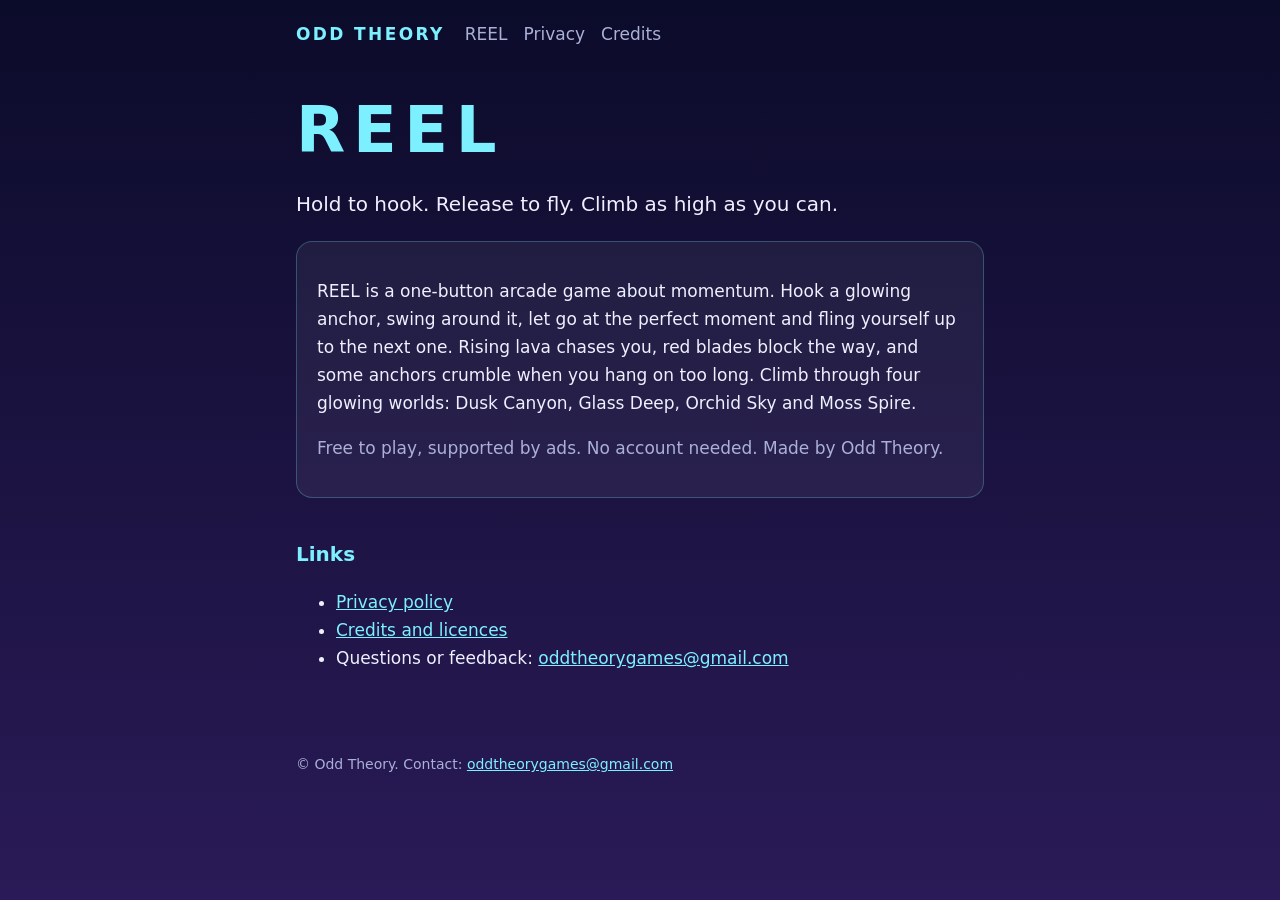
==== index.html @ 704ad21d "Add files via upload" ====
<!doctype html>
<html lang="en">
<head>
<meta charset="utf-8">
<meta name="viewport" content="width=device-width, initial-scale=1">
<title>REEL by Odd Theory</title>
<meta name="description" content="REEL: a one-button swinging arcade climb through four glowing worlds.">
<meta name="theme-color" content="#0b0b2a">
<link rel="stylesheet" href="style.css">
</head>
<body>
<header class="site"><a class="brand" href="index.html">ODD THEORY</a><nav><a href="index.html">REEL</a><a href="privacy.html">Privacy</a><a href="credits.html">Credits</a></nav></header>
<main>
<section class="hero">
<h1>REEL</h1>
<p style="font-size:1.25rem">Hold to hook. Release to fly. Climb as high as you can.</p>
</section>
<div class="card">
<p>REEL is a one-button arcade game about momentum. Hook a glowing anchor, swing around it, let go at the perfect moment and fling yourself up to the next one. Rising lava chases you, red blades block the way, and some anchors crumble when you hang on too long. Climb through four glowing worlds: Dusk Canyon, Glass Deep, Orchid Sky and Moss Spire.</p>
<p class="dim">Free to play, supported by ads. No account needed. Made by Odd Theory.</p>
</div>
<h2>Links</h2>
<ul>
<li><a href="privacy.html">Privacy policy</a></li>
<li><a href="credits.html">Credits and licences</a></li>
<li>Questions or feedback: <a href="mailto:oddtheorygames@gmail.com">oddtheorygames@gmail.com</a></li>
</ul>
</main>
<footer>&copy; Odd Theory. Contact: <a href="mailto:oddtheorygames@gmail.com">oddtheorygames@gmail.com</a></footer>
</body>
</html>
---- style.css ----
:root{--bg1:#0b0b2a;--bg2:#2a1a57;--ink:#eef0ff;--dim:#aab0d6;--accent:#7df0ff;--card:rgba(255,255,255,.06);--line:rgba(125,240,255,.25)}
*{box-sizing:border-box}
html{-webkit-text-size-adjust:100%}
body{margin:0;min-height:100vh;color:var(--ink);background:linear-gradient(180deg,var(--bg1),var(--bg2)) fixed;background-color:var(--bg1);font:17px/1.65 system-ui,-apple-system,"Segoe UI",Roboto,sans-serif}
main{max-width:720px;margin:0 auto;padding:40px 16px 64px}
header.site{max-width:720px;margin:0 auto;padding:20px 16px 0;display:flex;gap:20px;align-items:center;flex-wrap:wrap}
header.site a.brand{font-weight:700;letter-spacing:.14em;color:var(--accent);text-decoration:none}
header.site nav a{color:var(--dim);text-decoration:none;margin-right:16px}
header.site nav a:hover{color:var(--ink)}
h1{font-size:2.4rem;line-height:1.15;margin:.2em 0 .3em}
h2{font-size:1.25rem;margin:2em 0 .4em;color:var(--accent)}
p,li{color:var(--ink)}
.dim{color:var(--dim)}
a{color:var(--accent)}
.hero h1{font-size:4rem;letter-spacing:.12em;color:var(--accent);margin:.1em 0}
.card{background:var(--card);border:1px solid var(--line);border-radius:16px;padding:18px 20px;margin:20px 0}
pre.lic{white-space:pre-wrap;word-break:break-word;font:13px/1.5 ui-monospace,Consolas,monospace;background:rgba(0,0,0,.35);border:1px solid var(--line);border-radius:12px;padding:16px;max-height:70vh;overflow:auto}
footer{max-width:720px;margin:0 auto;padding:0 16px 40px;color:var(--dim);font-size:14px}
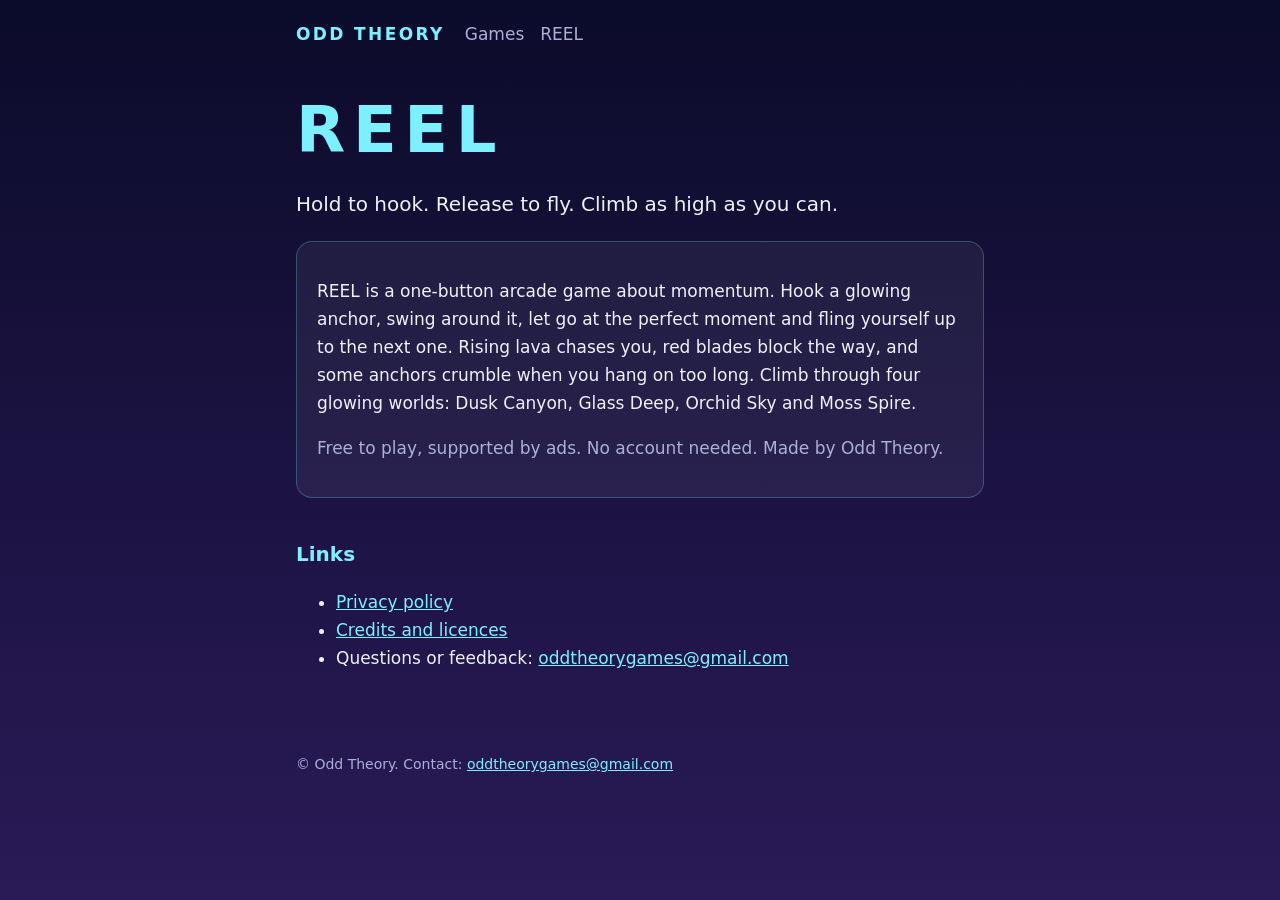
==== commit ab317bb7: "Add files via upload" ====
--- a/index.html
+++ b/index.html
@@ -6,10 +6,10 @@
 <title>REEL by Odd Theory</title>
 <meta name="description" content="REEL: a one-button swinging arcade climb through four glowing worlds.">
 <meta name="theme-color" content="#0b0b2a">
-<link rel="stylesheet" href="style.css">
+<link rel="stylesheet" href="../style.css">
 </head>
 <body>
-<header class="site"><a class="brand" href="index.html">ODD THEORY</a><nav><a href="index.html">REEL</a><a href="privacy.html">Privacy</a><a href="credits.html">Credits</a></nav></header>
+<header class="site"><a class="brand" href="../index.html">ODD THEORY</a><nav><a href="../index.html">Games</a><a href="../reel/index.html">REEL</a></nav></header>
 <main>
 <section class="hero">
 <h1>REEL</h1>
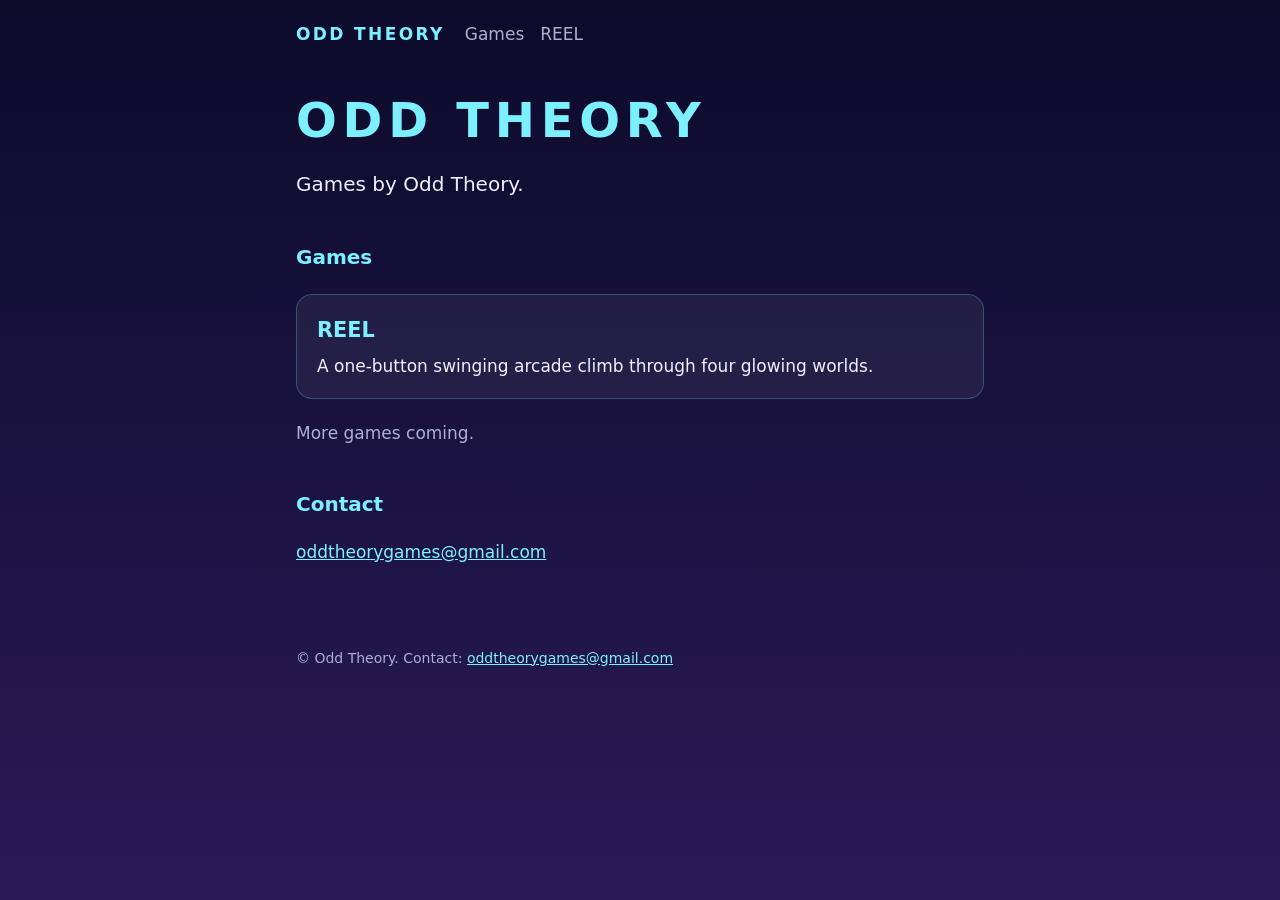
==== commit 0b7a03da: "Studio home page, REEL section, privacy and credits under /reel/" ====
--- a/index.html
+++ b/index.html
@@ -3,28 +3,26 @@
 <head>
 <meta charset="utf-8">
 <meta name="viewport" content="width=device-width, initial-scale=1">
-<title>REEL by Odd Theory</title>
-<meta name="description" content="REEL: a one-button swinging arcade climb through four glowing worlds.">
+<title>Odd Theory</title>
+<meta name="description" content="Games by Odd Theory.">
 <meta name="theme-color" content="#0b0b2a">
-<link rel="stylesheet" href="../style.css">
+<link rel="stylesheet" href="style.css">
 </head>
 <body>
-<header class="site"><a class="brand" href="../index.html">ODD THEORY</a><nav><a href="../index.html">Games</a><a href="../reel/index.html">REEL</a></nav></header>
+<header class="site"><a class="brand" href="index.html">ODD THEORY</a><nav><a href="index.html">Games</a><a href="reel/index.html">REEL</a></nav></header>
 <main>
 <section class="hero">
-<h1>REEL</h1>
-<p style="font-size:1.25rem">Hold to hook. Release to fly. Climb as high as you can.</p>
+<h1 style="font-size:3rem">ODD THEORY</h1>
+<p style="font-size:1.25rem">Games by Odd Theory.</p>
 </section>
-<div class="card">
-<p>REEL is a one-button arcade game about momentum. Hook a glowing anchor, swing around it, let go at the perfect moment and fling yourself up to the next one. Rising lava chases you, red blades block the way, and some anchors crumble when you hang on too long. Climb through four glowing worlds: Dusk Canyon, Glass Deep, Orchid Sky and Moss Spire.</p>
-<p class="dim">Free to play, supported by ads. No account needed. Made by Odd Theory.</p>
-</div>
-<h2>Links</h2>
-<ul>
-<li><a href="privacy.html">Privacy policy</a></li>
-<li><a href="credits.html">Credits and licences</a></li>
-<li>Questions or feedback: <a href="mailto:oddtheorygames@gmail.com">oddtheorygames@gmail.com</a></li>
-</ul>
+<h2>Games</h2>
+<a class="card" href="reel/index.html" style="display:block;text-decoration:none">
+<strong style="font-size:1.3rem;color:var(--accent)">REEL</strong>
+<p style="margin:.3em 0 0">A one-button swinging arcade climb through four glowing worlds.</p>
+</a>
+<p class="dim">More games coming.</p>
+<h2>Contact</h2>
+<p><a href="mailto:oddtheorygames@gmail.com">oddtheorygames@gmail.com</a></p>
 </main>
 <footer>&copy; Odd Theory. Contact: <a href="mailto:oddtheorygames@gmail.com">oddtheorygames@gmail.com</a></footer>
 </body>
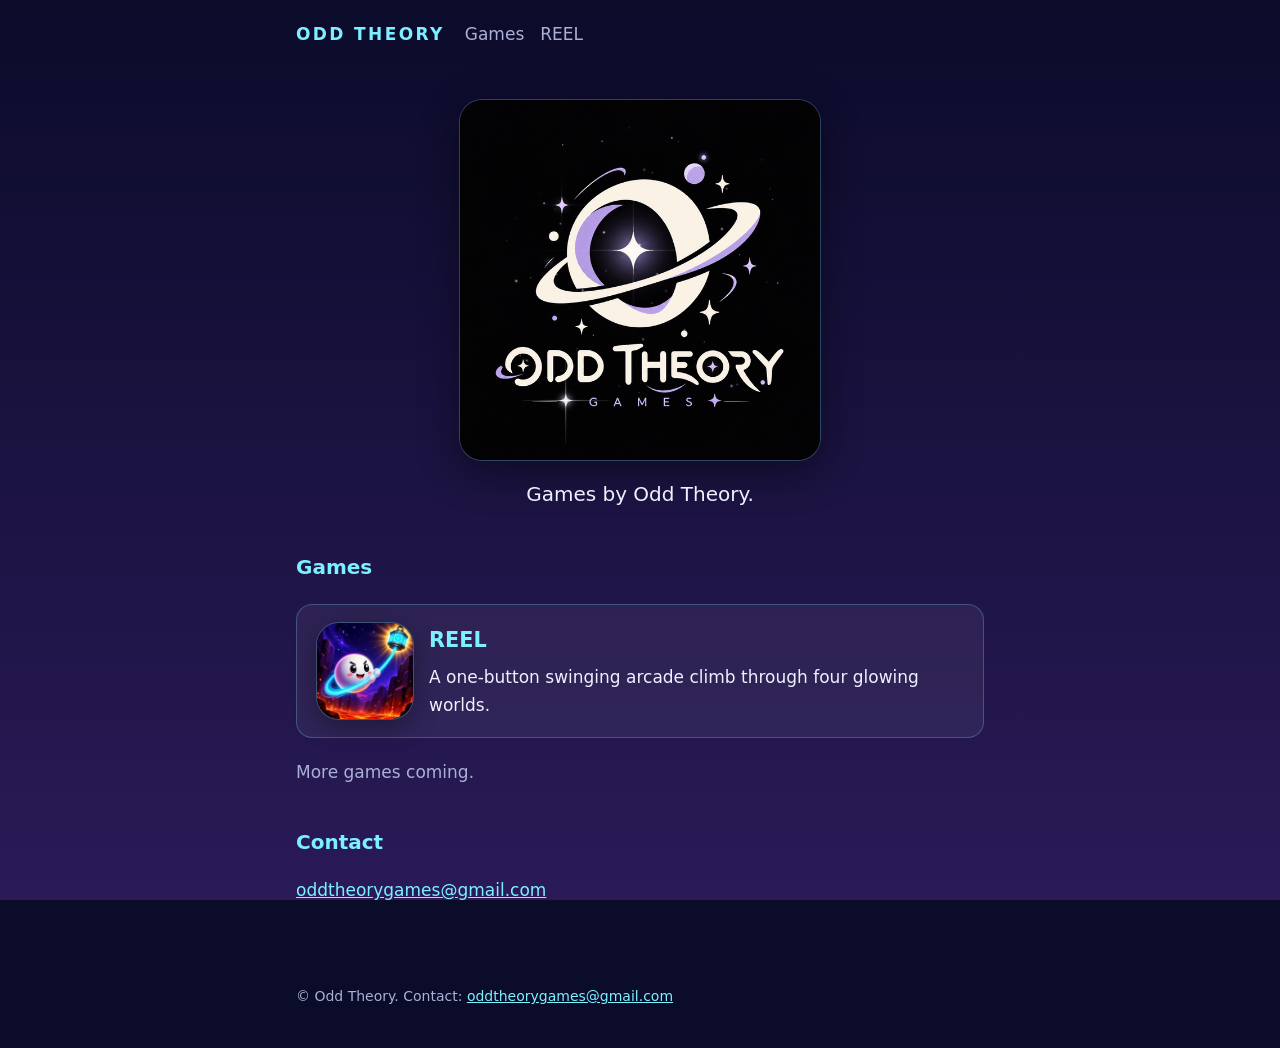
==== commit f58a7bda: "Add studio logo to home page and REEL icon to game card and page" ====
--- a/index.html
+++ b/index.html
@@ -7,18 +7,22 @@
 <meta name="description" content="Games by Odd Theory.">
 <meta name="theme-color" content="#0b0b2a">
 <link rel="stylesheet" href="style.css">
+<meta property="og:title" content="Odd Theory">
+<meta property="og:description" content="Games by Odd Theory.">
+<meta property="og:image" content="https://oddtheorygames.github.io/logo.png">
+<meta property="og:type" content="website">
 </head>
 <body>
 <header class="site"><a class="brand" href="index.html">ODD THEORY</a><nav><a href="index.html">Games</a><a href="reel/index.html">REEL</a></nav></header>
 <main>
-<section class="hero">
-<h1 style="font-size:3rem">ODD THEORY</h1>
-<p style="font-size:1.25rem">Games by Odd Theory.</p>
-</section>
+<h1 class="sr">Odd Theory</h1>
+<div class="logo"><video id="logo" autoplay muted loop playsinline poster="logo.png" aria-label="Odd Theory Games logo"><source src="logo.mp4" type="video/mp4"></video></div>
+<p class="tagline">Games by Odd Theory.</p>
+<script>if(matchMedia("(prefers-reduced-motion: reduce)").matches){var v=document.getElementById("logo");v.removeAttribute("autoplay");v.pause();}</script>
 <h2>Games</h2>
-<a class="card" href="reel/index.html" style="display:block;text-decoration:none">
-<strong style="font-size:1.3rem;color:var(--accent)">REEL</strong>
-<p style="margin:.3em 0 0">A one-button swinging arcade climb through four glowing worlds.</p>
+<a class="card game" href="reel/index.html">
+<img src="reel/reel-icon.jpg" alt="REEL icon" width="96" height="96">
+<div><strong>REEL</strong><p>A one-button swinging arcade climb through four glowing worlds.</p></div>
 </a>
 <p class="dim">More games coming.</p>
 <h2>Contact</h2>
--- a/style.css
+++ b/style.css
@@ -15,4 +15,13 @@
 .hero h1{font-size:4rem;letter-spacing:.12em;color:var(--accent);margin:.1em 0}
 .card{background:var(--card);border:1px solid var(--line);border-radius:16px;padding:18px 20px;margin:20px 0}
 pre.lic{white-space:pre-wrap;word-break:break-word;font:13px/1.5 ui-monospace,Consolas,monospace;background:rgba(0,0,0,.35);border:1px solid var(--line);border-radius:12px;padding:16px;max-height:70vh;overflow:auto}
+.sr{position:absolute;width:1px;height:1px;overflow:hidden;clip:rect(0 0 0 0);white-space:nowrap}
+.logo{display:block;margin:12px auto 0;width:min(100%,360px);aspect-ratio:1;border-radius:22px;background:#040405;overflow:hidden;box-shadow:0 0 0 1px var(--line),0 12px 40px rgba(0,0,0,.45)}
+.logo video,.logo img{display:block;width:100%;height:100%;object-fit:cover}
+.tagline{text-align:center;font-size:1.25rem;margin:18px 0 0}
+a.game{display:flex;gap:16px;align-items:center;text-decoration:none;color:inherit}
+a.game img{width:96px;height:96px;border-radius:22px;flex:none;box-shadow:0 0 0 1px var(--line),0 8px 24px rgba(0,0,0,.35)}
+a.game strong{font-size:1.3rem;color:var(--accent)}
+a.game p{margin:.3em 0 0}
+.hero-icon{display:block;width:128px;height:128px;border-radius:28px;margin:0 0 14px;box-shadow:0 0 0 1px var(--line),0 10px 30px rgba(0,0,0,.4)}
 footer{max-width:720px;margin:0 auto;padding:0 16px 40px;color:var(--dim);font-size:14px}
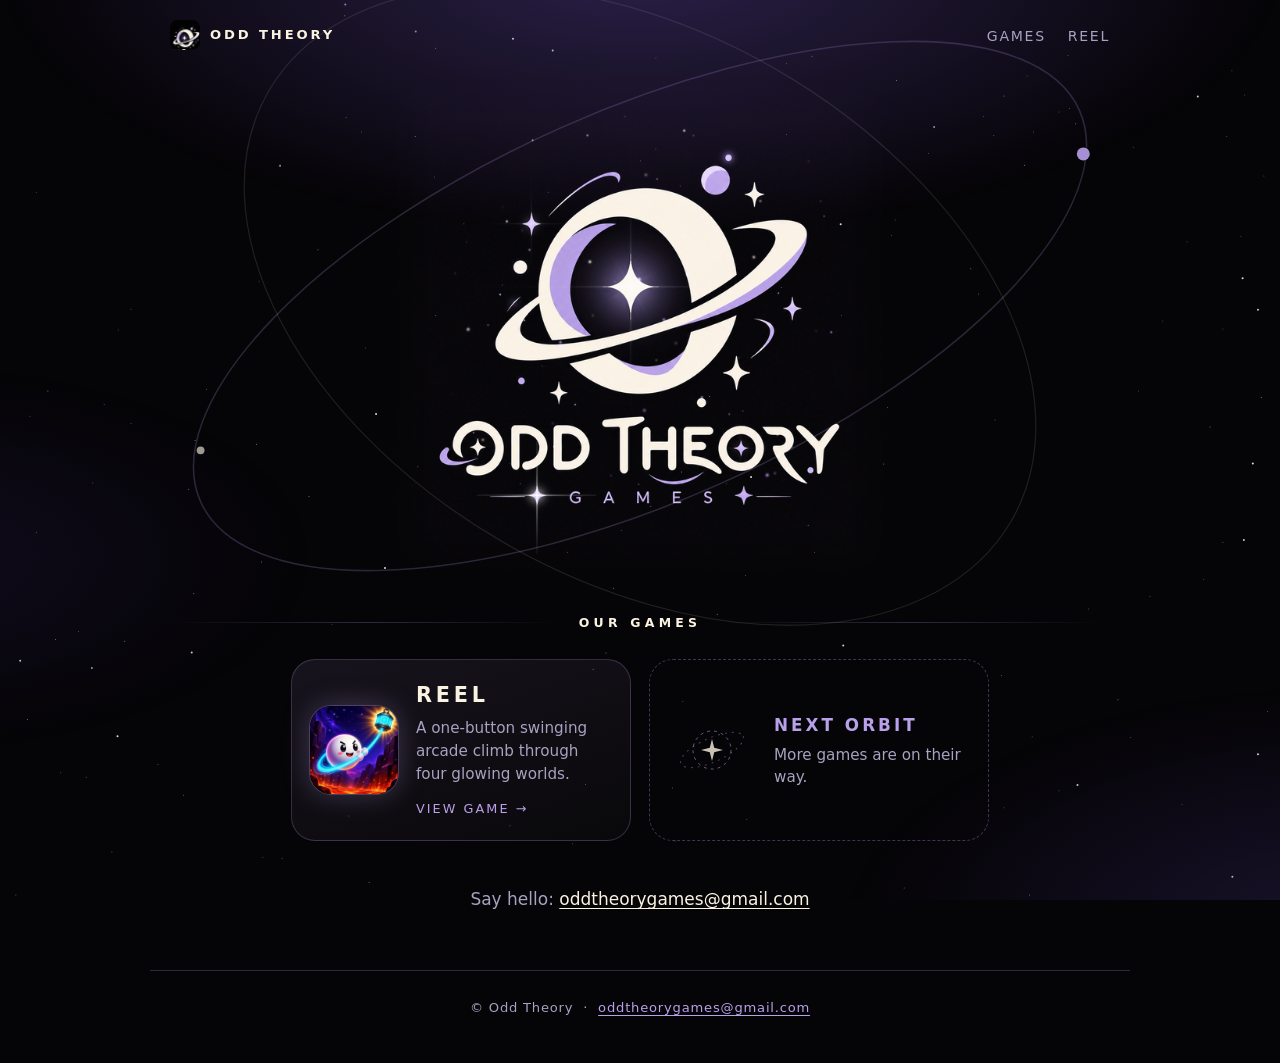
==== commit eaec9e34: "Redesign site in the logo's style: starfield, orbit rings, seamless logo, glass cards" ====
--- a/index.html
+++ b/index.html
@@ -3,31 +3,40 @@
 <head>
 <meta charset="utf-8">
 <meta name="viewport" content="width=device-width, initial-scale=1">
-<title>Odd Theory</title>
+<title>Odd Theory Games</title>
 <meta name="description" content="Games by Odd Theory.">
-<meta name="theme-color" content="#0b0b2a">
+<meta name="theme-color" content="#050406">
+<link rel="icon" type="image/png" href="favicon.png">
 <link rel="stylesheet" href="style.css">
-<meta property="og:title" content="Odd Theory">
+<meta property="og:title" content="Odd Theory Games">
 <meta property="og:description" content="Games by Odd Theory.">
 <meta property="og:image" content="https://oddtheorygames.github.io/logo.png">
 <meta property="og:type" content="website">
 </head>
 <body>
-<header class="site"><a class="brand" href="index.html">ODD THEORY</a><nav><a href="index.html">Games</a><a href="reel/index.html">REEL</a></nav></header>
-<main>
-<h1 class="sr">Odd Theory</h1>
+<div class="stars s1" aria-hidden="true"></div><div class="stars s2" aria-hidden="true"></div>
+<div class="wrap">
+<header class="top"><a class="mark" href="index.html"><img src="favicon.png" alt="" width="30" height="30">ODD THEORY</a><nav><a href="index.html">Games</a><a href="reel/index.html">REEL</a></nav></header>
+<section class="hero">
+<svg class="orbits" viewBox="0 0 800 800" aria-hidden="true">
+<g class="r1"><ellipse cx="400" cy="400" rx="370" ry="150" transform="rotate(-24 400 400)" fill="none" stroke="rgba(185,160,234,.24)" stroke-width="1.2"/>
+<circle cx="741" cy="283" r="5" fill="#b9a0ea"/><circle cx="62" cy="511" r="3" fill="#fbf3e1" opacity=".7"/></g>
+<g class="r2"><ellipse cx="400" cy="400" rx="330" ry="210" transform="rotate(30 400 400)" fill="none" stroke="rgba(251,243,225,.12)" stroke-width="1"/>
+<circle cx="214" cy="146" r="3.5" fill="#fbf3e1" opacity=".8"/></g>
+</svg>
+<h1 class="sr">Odd Theory Games</h1>
 <div class="logo"><video id="logo" autoplay muted loop playsinline poster="logo.png" aria-label="Odd Theory Games logo"><source src="logo.mp4" type="video/mp4"></video></div>
-<p class="tagline">Games by Odd Theory.</p>
+</section>
 <script>if(matchMedia("(prefers-reduced-motion: reduce)").matches){var v=document.getElementById("logo");v.removeAttribute("autoplay");v.pause();}</script>
-<h2>Games</h2>
-<a class="card game" href="reel/index.html">
-<img src="reel/reel-icon.jpg" alt="REEL icon" width="96" height="96">
-<div><strong>REEL</strong><p>A one-button swinging arcade climb through four glowing worlds.</p></div>
-</a>
-<p class="dim">More games coming.</p>
-<h2>Contact</h2>
-<p><a href="mailto:oddtheorygames@gmail.com">oddtheorygames@gmail.com</a></p>
-</main>
-<footer>&copy; Odd Theory. Contact: <a href="mailto:oddtheorygames@gmail.com">oddtheorygames@gmail.com</a></footer>
+<div class="divider"><span>Our games</span></div>
+<div class="games">
+<a class="game" href="reel/index.html"><img src="reel/reel-icon.jpg" alt="REEL icon" width="88" height="88"><div><strong>REEL</strong><p>A one-button swinging arcade climb through four glowing worlds.</p><span class="go">View game &rarr;</span></div></a>
+<div class="next"><svg viewBox="0 0 88 88" aria-hidden="true"><circle cx="44" cy="44" r="19" fill="none" stroke="#b9a0ea" stroke-opacity=".55" stroke-dasharray="3 4"/>
+<ellipse cx="44" cy="44" rx="34" ry="12" transform="rotate(-24 44 44)" fill="none" stroke="#b9a0ea" stroke-opacity=".4" stroke-dasharray="2 5"/>
+<path d="M44 33l2.2 8.8L55 44l-8.8 2.2L44 55l-2.2-8.8L33 44l8.8-2.2z" fill="#fbf3e1" opacity=".8"/></svg><div><strong>NEXT ORBIT</strong><p>More games are on their way.</p></div></div>
+</div>
+<p class="contact">Say hello: <a href="mailto:oddtheorygames@gmail.com">oddtheorygames@gmail.com</a></p>
+</div>
+<footer>&copy; Odd Theory &nbsp;·&nbsp; <a href="mailto:oddtheorygames@gmail.com">oddtheorygames@gmail.com</a></footer>
 </body>
 </html>
--- a/style.css
+++ b/style.css
@@ -1,27 +1,81 @@
-:root{--bg1:#0b0b2a;--bg2:#2a1a57;--ink:#eef0ff;--dim:#aab0d6;--accent:#7df0ff;--card:rgba(255,255,255,.06);--line:rgba(125,240,255,.25)}
+:root{
+  --bg:#050406; --cream:#fbf3e1; --lav:#b9a0ea; --lav-2:#8f7cc4; --ink:#f3eee2; --dim:#a8a1c0;
+  --line:rgba(185,160,234,.24); --glass:rgba(255,255,255,.04);
+}
 *{box-sizing:border-box}
-html{-webkit-text-size-adjust:100%}
-body{margin:0;min-height:100vh;color:var(--ink);background:linear-gradient(180deg,var(--bg1),var(--bg2)) fixed;background-color:var(--bg1);font:17px/1.65 system-ui,-apple-system,"Segoe UI",Roboto,sans-serif}
-main{max-width:720px;margin:0 auto;padding:40px 16px 64px}
-header.site{max-width:720px;margin:0 auto;padding:20px 16px 0;display:flex;gap:20px;align-items:center;flex-wrap:wrap}
-header.site a.brand{font-weight:700;letter-spacing:.14em;color:var(--accent);text-decoration:none}
-header.site nav a{color:var(--dim);text-decoration:none;margin-right:16px}
-header.site nav a:hover{color:var(--ink)}
-h1{font-size:2.4rem;line-height:1.15;margin:.2em 0 .3em}
-h2{font-size:1.25rem;margin:2em 0 .4em;color:var(--accent)}
-p,li{color:var(--ink)}
-.dim{color:var(--dim)}
-a{color:var(--accent)}
-.hero h1{font-size:4rem;letter-spacing:.12em;color:var(--accent);margin:.1em 0}
-.card{background:var(--card);border:1px solid var(--line);border-radius:16px;padding:18px 20px;margin:20px 0}
-pre.lic{white-space:pre-wrap;word-break:break-word;font:13px/1.5 ui-monospace,Consolas,monospace;background:rgba(0,0,0,.35);border:1px solid var(--line);border-radius:12px;padding:16px;max-height:70vh;overflow:auto}
+html{background:var(--bg);-webkit-text-size-adjust:100%;scroll-behavior:smooth}
+body{margin:0;min-height:100vh;color:var(--ink);overflow-x:hidden;
+  font:17px/1.7 ui-sans-serif,system-ui,"Segoe UI",Roboto,Helvetica,Arial,sans-serif;
+  background:
+    radial-gradient(70% 42% at 50% -4%,rgba(120,88,205,.34),transparent 72%),
+    radial-gradient(55% 40% at 105% 105%,rgba(86,62,160,.26),transparent 72%),
+    radial-gradient(45% 30% at -8% 62%,rgba(70,50,140,.18),transparent 72%);
+  background-attachment:fixed}
+.stars{position:fixed;left:0;top:0;width:1px;height:1px;background:transparent;border-radius:50%;pointer-events:none;z-index:-1}
+.stars.s1{box-shadow:32.4vw 15.1vh rgba(251,243,225,0.55),7.2vw 53.6vh rgba(185,160,234,0.5),58.3vw 91.0vh rgba(251,243,225,0.35),3.7vw 43.4vh rgba(251,243,225,0.55),24.1vw 55.1vh rgba(251,243,225,0.55),82.7vw 12.4vh rgba(251,243,225,0.35),63.1vw 58.3vh rgba(251,243,225,0.55),57.7vw 39.7vh rgba(251,243,225,0.35),4.7vw 85.8vh rgba(185,160,234,0.5),41.9vw 54.1vh rgba(185,160,234,0.5),56.0vw 68.2vh rgba(251,243,225,0.55),58.2vw 63.9vh rgba(185,160,234,0.5),9.7vw 71.2vh rgba(251,243,225,0.55),61.9vw 49.6vh rgba(255,255,255,0.4),77.7vw 46.6vh rgba(255,255,255,0.4),36.2vw 24.8vh rgba(251,243,225,0.35),69.9vw 24.4vh rgba(185,160,234,0.5),52.5vw 87.5vh rgba(255,255,255,0.4),28.8vw 98.0vh rgba(251,243,225,0.55),51.2vw 16.5vh rgba(185,160,234,0.5),15.2vw 48.9vh rgba(251,243,225,0.55),96.2vw 7.8vh rgba(185,160,234,0.5),34.0vw 35.0vh rgba(255,255,255,0.4),58.0vw 45.6vh rgba(251,243,225,0.55),94.5vw 47.4vh rgba(251,243,225,0.55),6.1vw 70.1vh rgba(255,255,255,0.4),28.5vw 38.6vh rgba(185,160,234,0.5),2.3vw 46.2vh rgba(251,243,225,0.35),61.1vw 49.4vh rgba(251,243,225,0.35),76.8vw 12.9vh rgba(251,243,225,0.35),39.8vw 91.7vh rgba(255,255,255,0.4),8.1vw 44.9vh rgba(185,160,234,0.5),88.3vw 81.9vh rgba(185,160,234,0.5),70.6vw 98.6vh rgba(255,255,255,0.4),95.8vw 15.1vh rgba(251,243,225,0.35),15.1vw 65.9vh rgba(251,243,225,0.55),48.5vw 58.9vh rgba(185,160,234,0.5),28.2vw 14.6vh rgba(185,160,234,0.5),61.0vw 31.9vh rgba(251,243,225,0.35),69.0vw 51.5vh rgba(251,243,225,0.55),45.7vw 87.1vh rgba(255,255,255,0.4),39.8vw 39.4vh rgba(255,255,255,0.4),63.4vw 6.2vh rgba(251,243,225,0.55),98.5vw 44.1vh rgba(251,243,225,0.55),34.0vw 5.3vh rgba(251,243,225,0.55),56.7vw 53.7vh rgba(185,160,234,0.5),61.4vw 7.0vh rgba(251,243,225,0.35),61.4vw 14.9vh rgba(185,160,234,0.5),95.5vw 60.2vh rgba(255,255,255,0.4),12.3vw 84.9vh rgba(255,255,255,0.4),48.0vw 31.2vh rgba(251,243,225,0.35),10.2vw 34.3vh rgba(185,160,234,0.5),47.9vw 69.2vh rgba(251,243,225,0.55),20.5vw 95.2vh rgba(185,160,234,0.5),14.7vw 54.3vh rgba(251,243,225,0.55),75.8vw 29.8vh rgba(251,243,225,0.55),69.6vw 26.1vh rgba(185,160,234,0.5),90.8vw 35.6vh rgba(251,243,225,0.35),53.3vw 77.9vh rgba(185,160,234,0.5),63.6vw 61.3vh rgba(251,243,225,0.35),80.6vw 81.8vh rgba(251,243,225,0.35),20.0vw 49.3vh rgba(251,243,225,0.55),99.0vw 79.0vh rgba(255,255,255,0.4),25.9vw 69.3vh rgba(185,160,234,0.5),44.7vw 93.7vh rgba(185,160,234,0.5),95.5vw 36.5vh rgba(251,243,225,0.35),10.2vw 47.0vh rgba(185,160,234,0.5),20.4vw 62.4vh rgba(251,243,225,0.55),47.9vw 65.3vh rgba(251,243,225,0.55),83.5vw 12.0vh rgba(255,255,255,0.4),78.2vw 75.0vh rgba(255,255,255,0.4),88.9vw 43.4vh rgba(185,160,234,0.5),8.7vw 94.6vh rgba(255,255,255,0.4),46.3vw 74.3vh rgba(251,243,225,0.55),72.5vw 17.0vh rgba(251,243,225,0.35),2.8vw 59.1vh rgba(255,255,255,0.4),80.7vw 14.6vh rgba(255,255,255,0.4),65.7vw 35.0vh rgba(251,243,225,0.35),2.1vw 79.9vh rgba(251,243,225,0.55),52.7vw 93.4vh rgba(255,255,255,0.4),98.7vw 19.5vh rgba(251,243,225,0.35),2.8vw 21.3vh rgba(251,243,225,0.35),76.4vw 32.6vh rgba(255,255,255,0.4),83.4vw 6.1vh rgba(185,160,234,0.5),89.8vw 66.2vh rgba(255,255,255,0.4),82.7vw 87.8vh rgba(251,243,225,0.35),53.2vw 52.4vh rgba(251,243,225,0.55),87.3vw 77.7vh rgba(251,243,225,0.55),77.6vw 15.0vh rgba(251,243,225,0.35),47.3vw 72.5vh rgba(251,243,225,0.55),32.6vw 51.8vh rgba(255,255,255,0.4),78.4vw 10.6vh rgba(251,243,225,0.55),24.8vw 27.7vh rgba(251,243,225,0.55),50.8vw 56.2vh rgba(251,243,225,0.55),44.3vw 61.3vh rgba(251,243,225,0.35),69.3vw 45.2vh rgba(255,255,255,0.4),50.8vw 24.8vh rgba(185,160,234,0.5),92.3vw 89.3vh rgba(251,243,225,0.35),84.0vw 13.7vh rgba(251,243,225,0.55),39.2vw 31.6vh rgba(251,243,225,0.35),42.8vw 21.3vh rgba(185,160,234,0.5),78.4vw 89.7vh rgba(251,243,225,0.35),94.0vw 64.3vh rgba(185,160,234,0.5),14.3vw 88.3vh rgba(255,255,255,0.4),22.0vw 95.3vh rgba(255,255,255,0.4),88.5vw 16.3vh rgba(251,243,225,0.35),16.1vw 43.2vh rgba(255,255,255,0.4),33.9vw 19.6vh rgba(185,160,234,0.5),9.2vw 36.6vh rgba(185,160,234,0.5),55.4vw 44.0vh rgba(251,243,225,0.55),38.4vw 51.7vh rgba(185,160,234,0.5),51.2vw 6.4vh rgba(251,243,225,0.35),97.2vw 10.5vh rgba(185,160,234,0.5),27.2vw 90.6vh rgba(251,243,225,0.35),27.0vw 13.0vh rgba(255,255,255,0.4),85.0vw 67.6vh rgba(185,160,234,0.5),40.6vw 53.7vh rgba(255,255,255,0.4),70.0vw 8.9vh rgba(251,243,225,0.55),80.0vw 18.3vh rgba(251,243,225,0.55),26.9vw 1.7vh rgba(251,243,225,0.55),80.2vw 8.4vh rgba(251,243,225,0.35),6.7vw 86.3vh rgba(255,255,255,0.4),1.2vw 99.4vh rgba(255,255,255,0.4),92.7vw 26.8vh rgba(251,243,225,0.35),4.3vw 71.0vh rgba(251,243,225,0.55),96.9vw 26.2vh rgba(251,243,225,0.35),20.2vw 31.2vh rgba(185,160,234,0.5),53.1vw 20.6vh rgba(255,255,255,0.4),50.0vw 17.8vh rgba(185,160,234,0.5),80.4vw 99.4vh rgba(251,243,225,0.55);animation:tw 7s ease-in-out infinite alternate}
+.stars.s2{width:2px;height:2px;box-shadow:1.5vw 73.3vh rgba(255,255,255,0.8),97.8vw 51.4vh rgba(251,243,225,0.9),93.5vw 10.6vh rgba(255,255,255,0.8),43.2vw 49.5vh rgba(185,160,234,0.85),97.0vw 30.8vh rgba(251,243,225,0.9),98.2vw 34.3vh rgba(255,255,255,0.8),72.9vw 14.0vh rgba(185,160,234,0.85),98.2vw 83.7vh rgba(251,243,225,0.9),7.1vw 74.1vh rgba(185,160,234,0.85),43.1vw 5.5vh rgba(255,255,255,0.8),84.1vw 87.1vh rgba(255,255,255,0.8),97.1vw 59.9vh rgba(255,255,255,0.8),29.3vw 45.9vh rgba(251,243,225,0.9),26.9vw 0.4vh rgba(185,160,234,0.85),96.2vw 97.3vh rgba(255,255,255,0.8),32.4vw 3.4vh rgba(185,160,234,0.85),21.8vw 18.3vh rgba(185,160,234,0.85),38.2vw 47.5vh rgba(255,255,255,0.8),65.6vw 24.8vh rgba(251,243,225,0.9),9.1vw 81.7vh rgba(251,243,225,0.9),40.0vw 4.2vh rgba(251,243,225,0.9),30.0vw 63.0vh rgba(251,243,225,0.9),58.6vw 52.9vh rgba(251,243,225,0.9),65.8vw 71.6vh rgba(255,255,255,0.8),39.0vw 32.6vh rgba(185,160,234,0.85),14.9vw 72.4vh rgba(255,255,255,0.8);animation:tw 4.5s ease-in-out infinite alternate-reverse}
+@keyframes tw{from{opacity:.35}to{opacity:1}}
+a{color:var(--lav);text-underline-offset:3px}
+a:hover{color:var(--cream)}
+.wrap{max-width:980px;margin:0 auto;padding:0 20px}
+.top{display:flex;align-items:center;justify-content:space-between;gap:16px;padding:20px 0}
+.mark{display:flex;align-items:center;gap:10px;color:var(--cream);text-decoration:none;font-weight:700;letter-spacing:.22em;font-size:.82rem}
+.mark img{width:30px;height:30px;border-radius:8px}
+.top nav a{color:var(--dim);text-decoration:none;margin-left:22px;font-size:.88rem;letter-spacing:.12em;text-transform:uppercase}
+.top nav a:hover{color:var(--cream)}
+.hero{position:relative;text-align:center;padding:8px 0 4px}
+.orbits{position:absolute;left:50%;top:46%;width:min(168vw,1040px);aspect-ratio:1;transform:translate(-50%,-50%);z-index:-1;pointer-events:none;opacity:.9}
+.orbits .r1{transform-origin:50% 50%;animation:spin 140s linear infinite}
+.orbits .r2{transform-origin:50% 50%;animation:spin 220s linear infinite reverse}
+@keyframes spin{to{transform:rotate(360deg)}}
+.logo{display:block;margin:0 auto;width:min(88vw,500px);aspect-ratio:1;mix-blend-mode:screen;
+  -webkit-mask-image:linear-gradient(to right,transparent,#000 9%,#000 91%,transparent),linear-gradient(to bottom,transparent,#000 9%,#000 91%,transparent);
+  -webkit-mask-composite:source-in;mask-image:linear-gradient(to right,transparent,#000 9%,#000 91%,transparent),linear-gradient(to bottom,transparent,#000 9%,#000 91%,transparent);mask-composite:intersect}
+.logo video,.logo img{display:block;width:100%;height:100%;object-fit:cover}
 .sr{position:absolute;width:1px;height:1px;overflow:hidden;clip:rect(0 0 0 0);white-space:nowrap}
-.logo{display:block;margin:12px auto 0;width:min(100%,360px);aspect-ratio:1;border-radius:22px;background:#040405;overflow:hidden;box-shadow:0 0 0 1px var(--line),0 12px 40px rgba(0,0,0,.45)}
-.logo video,.logo img{display:block;width:100%;height:100%;object-fit:cover}
-.tagline{text-align:center;font-size:1.25rem;margin:18px 0 0}
-a.game{display:flex;gap:16px;align-items:center;text-decoration:none;color:inherit}
-a.game img{width:96px;height:96px;border-radius:22px;flex:none;box-shadow:0 0 0 1px var(--line),0 8px 24px rgba(0,0,0,.35)}
-a.game strong{font-size:1.3rem;color:var(--accent)}
-a.game p{margin:.3em 0 0}
-.hero-icon{display:block;width:128px;height:128px;border-radius:28px;margin:0 0 14px;box-shadow:0 0 0 1px var(--line),0 10px 30px rgba(0,0,0,.4)}
-footer{max-width:720px;margin:0 auto;padding:0 16px 40px;color:var(--dim);font-size:14px}
+.divider{display:flex;align-items:center;gap:16px;margin:30px 0 26px;color:var(--lav)}
+.divider::before,.divider::after{content:"";flex:1;height:1px;background:linear-gradient(90deg,transparent,var(--line),transparent)}
+.divider span{letter-spacing:.34em;font-size:.78rem;font-weight:700;text-transform:uppercase;color:var(--cream)}
+.games{display:grid;gap:18px;grid-template-columns:repeat(auto-fit,minmax(280px,340px));justify-content:center}
+a.game{display:flex;gap:18px;align-items:center;padding:18px;border-radius:24px;text-decoration:none;color:var(--ink);
+  background:linear-gradient(160deg,rgba(185,160,234,.10),rgba(255,255,255,.02));border:1px solid var(--line);
+  transition:transform .25s ease,border-color .25s ease,box-shadow .25s ease}
+a.game:hover{transform:translateY(-3px);border-color:rgba(185,160,234,.55);box-shadow:0 14px 44px rgba(120,88,205,.28)}
+a.game img{width:88px;height:88px;border-radius:21px;flex:none;box-shadow:0 0 0 1px var(--line),0 0 28px rgba(185,160,234,.28)}
+a.game strong{display:block;font-size:1.3rem;letter-spacing:.18em;color:var(--cream)}
+a.game p{margin:.25em 0 .5em;color:var(--dim);font-size:.95rem;line-height:1.5}
+a.game .go{font-size:.8rem;letter-spacing:.16em;text-transform:uppercase;color:var(--lav)}
+.next{display:flex;gap:18px;align-items:center;padding:18px;border-radius:24px;border:1px dashed rgba(185,160,234,.32);color:var(--dim)}
+.next svg{width:88px;height:88px;flex:none}
+.next strong{display:block;letter-spacing:.18em;color:var(--lav);font-size:1.05rem}
+.next p{margin:.25em 0 0;font-size:.95rem;line-height:1.5}
+.contact{text-align:center;margin:44px 0 0;color:var(--dim)}
+.contact a{color:var(--cream)}
+footer{margin:56px auto 0;max-width:980px;padding:26px 20px 44px;text-align:center;color:var(--dim);font-size:.82rem;letter-spacing:.06em;border-top:1px solid var(--line)}
+/* game page */
+.game-hero{position:relative;isolation:isolate;text-align:center;padding:26px 0 8px}
+.game-hero .orbits{top:50%;width:min(150vw,820px)}
+.app-icon{display:block;width:150px;height:150px;border-radius:34px;margin:0 auto 22px;box-shadow:0 0 0 1px var(--line),0 0 60px rgba(185,160,234,.42),0 18px 50px rgba(0,0,0,.5)}
+h1.title{margin:0;font-size:clamp(3rem,12vw,5.2rem);line-height:1;letter-spacing:.2em;padding-left:.2em;color:var(--cream);text-shadow:0 0 38px rgba(185,160,234,.55)}
+.lede{margin:14px auto 0;max-width:520px;color:var(--ink);font-size:1.15rem}
+.cta{display:flex;flex-wrap:wrap;gap:12px;justify-content:center;margin:26px 0 0}
+.pill{display:inline-block;padding:11px 22px;border-radius:999px;font-size:.82rem;letter-spacing:.14em;text-transform:uppercase;text-decoration:none;border:1px solid var(--line);color:var(--cream);background:var(--glass)}
+a.pill:hover{border-color:rgba(185,160,234,.6);box-shadow:0 0 26px rgba(185,160,234,.28);color:var(--cream)}
+.pill.soon{color:var(--bg);background:linear-gradient(135deg,var(--cream),var(--lav));border-color:transparent;font-weight:700}
+.tiles{display:grid;gap:16px;grid-template-columns:repeat(auto-fit,minmax(240px,1fr));margin:8px 0 0}
+.tile{padding:22px;border-radius:22px;border:1px solid var(--line);background:linear-gradient(160deg,rgba(185,160,234,.09),rgba(255,255,255,.015))}
+.tile h3{margin:0 0 .35em;font-size:.85rem;letter-spacing:.22em;text-transform:uppercase;color:var(--lav)}
+.tile p{margin:0;color:var(--ink)}
+.about{max-width:680px;margin:30px auto 0;text-align:center;color:var(--ink)}
+.about .dim{color:var(--dim);font-size:.95rem}
+.back{display:inline-block;margin:6px 0 0;font-size:.82rem;letter-spacing:.16em;text-transform:uppercase;text-decoration:none;color:var(--dim)}
+.back:hover{color:var(--cream)}
+/* long text pages */
+.doc{max-width:760px;margin:10px auto 0;padding:30px 28px;border-radius:26px;border:1px solid var(--line);background:linear-gradient(170deg,rgba(185,160,234,.07),rgba(255,255,255,.015));backdrop-filter:blur(2px)}
+.doc h1{margin:.1em 0 .1em;font-size:2rem;letter-spacing:.06em;color:var(--cream)}
+.doc h2{margin:1.9em 0 .4em;font-size:.9rem;letter-spacing:.2em;text-transform:uppercase;color:var(--lav)}
+.doc p,.doc li{color:var(--ink)}
+.doc .dim{color:var(--dim)}
+pre.lic{white-space:pre-wrap;word-break:break-word;font:12.5px/1.55 ui-monospace,Consolas,monospace;color:#d9d3ea;background:rgba(0,0,0,.45);border:1px solid var(--line);border-radius:14px;padding:16px;max-height:60vh;overflow:auto}
+@media (max-width:560px){.top nav a{margin-left:14px}.doc{padding:22px 18px}}
+@media (prefers-reduced-motion:reduce){*{animation:none!important;transition:none!important;scroll-behavior:auto!important}}
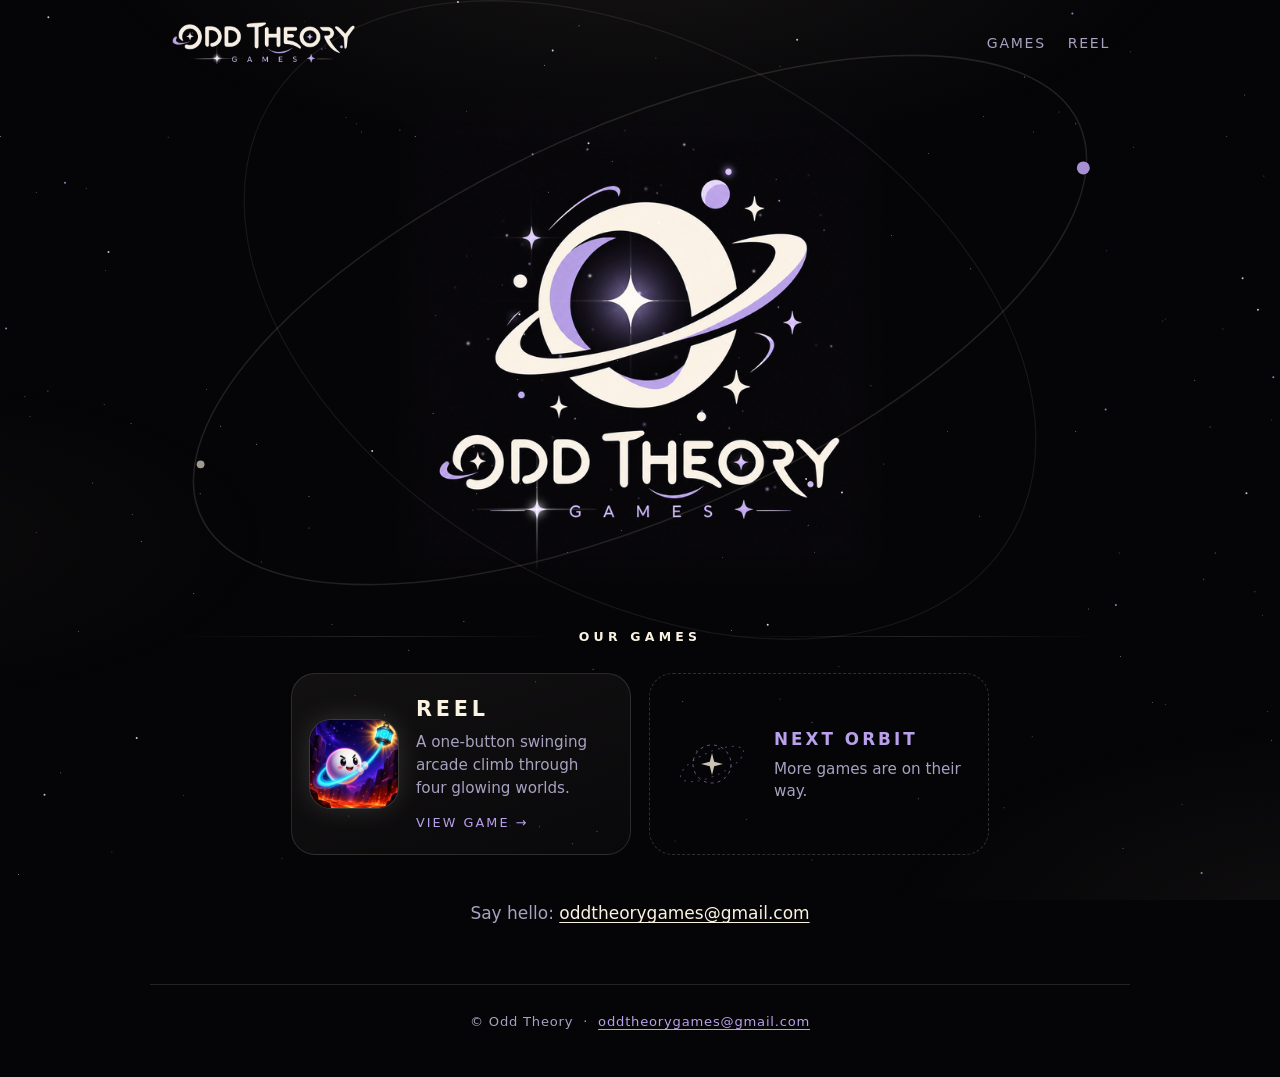
==== commit 225b1fdf: "Use the logo wordmark as the site brand and follow the logo's colour palette" ====
--- a/index.html
+++ b/index.html
@@ -16,12 +16,12 @@
 <body>
 <div class="stars s1" aria-hidden="true"></div><div class="stars s2" aria-hidden="true"></div>
 <div class="wrap">
-<header class="top"><a class="mark" href="index.html"><img src="favicon.png" alt="" width="30" height="30">ODD THEORY</a><nav><a href="index.html">Games</a><a href="reel/index.html">REEL</a></nav></header>
+<header class="top"><a class="mark" href="index.html"><img src="wordmark.png" alt="Odd Theory Games" width="188" height="44"></a><nav><a href="index.html">Games</a><a href="reel/index.html">REEL</a></nav></header>
 <section class="hero">
 <svg class="orbits" viewBox="0 0 800 800" aria-hidden="true">
-<g class="r1"><ellipse cx="400" cy="400" rx="370" ry="150" transform="rotate(-24 400 400)" fill="none" stroke="rgba(185,160,234,.24)" stroke-width="1.2"/>
+<g class="r1"><ellipse cx="400" cy="400" rx="370" ry="150" transform="rotate(-24 400 400)" fill="none" stroke="rgba(251,243,225,.13)" stroke-width="1.2"/>
 <circle cx="741" cy="283" r="5" fill="#b9a0ea"/><circle cx="62" cy="511" r="3" fill="#fbf3e1" opacity=".7"/></g>
-<g class="r2"><ellipse cx="400" cy="400" rx="330" ry="210" transform="rotate(30 400 400)" fill="none" stroke="rgba(251,243,225,.12)" stroke-width="1"/>
+<g class="r2"><ellipse cx="400" cy="400" rx="330" ry="210" transform="rotate(30 400 400)" fill="none" stroke="rgba(251,243,225,.09)" stroke-width="1"/>
 <circle cx="214" cy="146" r="3.5" fill="#fbf3e1" opacity=".8"/></g>
 </svg>
 <h1 class="sr">Odd Theory Games</h1>
--- a/style.css
+++ b/style.css
@@ -1,26 +1,26 @@
 :root{
   --bg:#050406; --cream:#fbf3e1; --lav:#b9a0ea; --lav-2:#8f7cc4; --ink:#f3eee2; --dim:#a8a1c0;
-  --line:rgba(185,160,234,.24); --glass:rgba(255,255,255,.04);
+  --line:rgba(251,243,225,0.13); --glass:rgba(255,255,255,.04);
 }
 *{box-sizing:border-box}
 html{background:var(--bg);-webkit-text-size-adjust:100%;scroll-behavior:smooth}
 body{margin:0;min-height:100vh;color:var(--ink);overflow-x:hidden;
   font:17px/1.7 ui-sans-serif,system-ui,"Segoe UI",Roboto,Helvetica,Arial,sans-serif;
   background:
-    radial-gradient(70% 42% at 50% -4%,rgba(120,88,205,.34),transparent 72%),
-    radial-gradient(55% 40% at 105% 105%,rgba(86,62,160,.26),transparent 72%),
-    radial-gradient(45% 30% at -8% 62%,rgba(70,50,140,.18),transparent 72%);
+    radial-gradient(60% 34% at 50% -6%,rgba(251,243,225,0.07),transparent 72%),
+    radial-gradient(50% 34% at 104% 104%,rgba(251,243,225,.05),transparent 72%),
+    radial-gradient(42% 26% at -8% 60%,rgba(251,243,225,0.03),transparent 72%);
   background-attachment:fixed}
 .stars{position:fixed;left:0;top:0;width:1px;height:1px;background:transparent;border-radius:50%;pointer-events:none;z-index:-1}
-.stars.s1{box-shadow:32.4vw 15.1vh rgba(251,243,225,0.55),7.2vw 53.6vh rgba(185,160,234,0.5),58.3vw 91.0vh rgba(251,243,225,0.35),3.7vw 43.4vh rgba(251,243,225,0.55),24.1vw 55.1vh rgba(251,243,225,0.55),82.7vw 12.4vh rgba(251,243,225,0.35),63.1vw 58.3vh rgba(251,243,225,0.55),57.7vw 39.7vh rgba(251,243,225,0.35),4.7vw 85.8vh rgba(185,160,234,0.5),41.9vw 54.1vh rgba(185,160,234,0.5),56.0vw 68.2vh rgba(251,243,225,0.55),58.2vw 63.9vh rgba(185,160,234,0.5),9.7vw 71.2vh rgba(251,243,225,0.55),61.9vw 49.6vh rgba(255,255,255,0.4),77.7vw 46.6vh rgba(255,255,255,0.4),36.2vw 24.8vh rgba(251,243,225,0.35),69.9vw 24.4vh rgba(185,160,234,0.5),52.5vw 87.5vh rgba(255,255,255,0.4),28.8vw 98.0vh rgba(251,243,225,0.55),51.2vw 16.5vh rgba(185,160,234,0.5),15.2vw 48.9vh rgba(251,243,225,0.55),96.2vw 7.8vh rgba(185,160,234,0.5),34.0vw 35.0vh rgba(255,255,255,0.4),58.0vw 45.6vh rgba(251,243,225,0.55),94.5vw 47.4vh rgba(251,243,225,0.55),6.1vw 70.1vh rgba(255,255,255,0.4),28.5vw 38.6vh rgba(185,160,234,0.5),2.3vw 46.2vh rgba(251,243,225,0.35),61.1vw 49.4vh rgba(251,243,225,0.35),76.8vw 12.9vh rgba(251,243,225,0.35),39.8vw 91.7vh rgba(255,255,255,0.4),8.1vw 44.9vh rgba(185,160,234,0.5),88.3vw 81.9vh rgba(185,160,234,0.5),70.6vw 98.6vh rgba(255,255,255,0.4),95.8vw 15.1vh rgba(251,243,225,0.35),15.1vw 65.9vh rgba(251,243,225,0.55),48.5vw 58.9vh rgba(185,160,234,0.5),28.2vw 14.6vh rgba(185,160,234,0.5),61.0vw 31.9vh rgba(251,243,225,0.35),69.0vw 51.5vh rgba(251,243,225,0.55),45.7vw 87.1vh rgba(255,255,255,0.4),39.8vw 39.4vh rgba(255,255,255,0.4),63.4vw 6.2vh rgba(251,243,225,0.55),98.5vw 44.1vh rgba(251,243,225,0.55),34.0vw 5.3vh rgba(251,243,225,0.55),56.7vw 53.7vh rgba(185,160,234,0.5),61.4vw 7.0vh rgba(251,243,225,0.35),61.4vw 14.9vh rgba(185,160,234,0.5),95.5vw 60.2vh rgba(255,255,255,0.4),12.3vw 84.9vh rgba(255,255,255,0.4),48.0vw 31.2vh rgba(251,243,225,0.35),10.2vw 34.3vh rgba(185,160,234,0.5),47.9vw 69.2vh rgba(251,243,225,0.55),20.5vw 95.2vh rgba(185,160,234,0.5),14.7vw 54.3vh rgba(251,243,225,0.55),75.8vw 29.8vh rgba(251,243,225,0.55),69.6vw 26.1vh rgba(185,160,234,0.5),90.8vw 35.6vh rgba(251,243,225,0.35),53.3vw 77.9vh rgba(185,160,234,0.5),63.6vw 61.3vh rgba(251,243,225,0.35),80.6vw 81.8vh rgba(251,243,225,0.35),20.0vw 49.3vh rgba(251,243,225,0.55),99.0vw 79.0vh rgba(255,255,255,0.4),25.9vw 69.3vh rgba(185,160,234,0.5),44.7vw 93.7vh rgba(185,160,234,0.5),95.5vw 36.5vh rgba(251,243,225,0.35),10.2vw 47.0vh rgba(185,160,234,0.5),20.4vw 62.4vh rgba(251,243,225,0.55),47.9vw 65.3vh rgba(251,243,225,0.55),83.5vw 12.0vh rgba(255,255,255,0.4),78.2vw 75.0vh rgba(255,255,255,0.4),88.9vw 43.4vh rgba(185,160,234,0.5),8.7vw 94.6vh rgba(255,255,255,0.4),46.3vw 74.3vh rgba(251,243,225,0.55),72.5vw 17.0vh rgba(251,243,225,0.35),2.8vw 59.1vh rgba(255,255,255,0.4),80.7vw 14.6vh rgba(255,255,255,0.4),65.7vw 35.0vh rgba(251,243,225,0.35),2.1vw 79.9vh rgba(251,243,225,0.55),52.7vw 93.4vh rgba(255,255,255,0.4),98.7vw 19.5vh rgba(251,243,225,0.35),2.8vw 21.3vh rgba(251,243,225,0.35),76.4vw 32.6vh rgba(255,255,255,0.4),83.4vw 6.1vh rgba(185,160,234,0.5),89.8vw 66.2vh rgba(255,255,255,0.4),82.7vw 87.8vh rgba(251,243,225,0.35),53.2vw 52.4vh rgba(251,243,225,0.55),87.3vw 77.7vh rgba(251,243,225,0.55),77.6vw 15.0vh rgba(251,243,225,0.35),47.3vw 72.5vh rgba(251,243,225,0.55),32.6vw 51.8vh rgba(255,255,255,0.4),78.4vw 10.6vh rgba(251,243,225,0.55),24.8vw 27.7vh rgba(251,243,225,0.55),50.8vw 56.2vh rgba(251,243,225,0.55),44.3vw 61.3vh rgba(251,243,225,0.35),69.3vw 45.2vh rgba(255,255,255,0.4),50.8vw 24.8vh rgba(185,160,234,0.5),92.3vw 89.3vh rgba(251,243,225,0.35),84.0vw 13.7vh rgba(251,243,225,0.55),39.2vw 31.6vh rgba(251,243,225,0.35),42.8vw 21.3vh rgba(185,160,234,0.5),78.4vw 89.7vh rgba(251,243,225,0.35),94.0vw 64.3vh rgba(185,160,234,0.5),14.3vw 88.3vh rgba(255,255,255,0.4),22.0vw 95.3vh rgba(255,255,255,0.4),88.5vw 16.3vh rgba(251,243,225,0.35),16.1vw 43.2vh rgba(255,255,255,0.4),33.9vw 19.6vh rgba(185,160,234,0.5),9.2vw 36.6vh rgba(185,160,234,0.5),55.4vw 44.0vh rgba(251,243,225,0.55),38.4vw 51.7vh rgba(185,160,234,0.5),51.2vw 6.4vh rgba(251,243,225,0.35),97.2vw 10.5vh rgba(185,160,234,0.5),27.2vw 90.6vh rgba(251,243,225,0.35),27.0vw 13.0vh rgba(255,255,255,0.4),85.0vw 67.6vh rgba(185,160,234,0.5),40.6vw 53.7vh rgba(255,255,255,0.4),70.0vw 8.9vh rgba(251,243,225,0.55),80.0vw 18.3vh rgba(251,243,225,0.55),26.9vw 1.7vh rgba(251,243,225,0.55),80.2vw 8.4vh rgba(251,243,225,0.35),6.7vw 86.3vh rgba(255,255,255,0.4),1.2vw 99.4vh rgba(255,255,255,0.4),92.7vw 26.8vh rgba(251,243,225,0.35),4.3vw 71.0vh rgba(251,243,225,0.55),96.9vw 26.2vh rgba(251,243,225,0.35),20.2vw 31.2vh rgba(185,160,234,0.5),53.1vw 20.6vh rgba(255,255,255,0.4),50.0vw 17.8vh rgba(185,160,234,0.5),80.4vw 99.4vh rgba(251,243,225,0.55);animation:tw 7s ease-in-out infinite alternate}
-.stars.s2{width:2px;height:2px;box-shadow:1.5vw 73.3vh rgba(255,255,255,0.8),97.8vw 51.4vh rgba(251,243,225,0.9),93.5vw 10.6vh rgba(255,255,255,0.8),43.2vw 49.5vh rgba(185,160,234,0.85),97.0vw 30.8vh rgba(251,243,225,0.9),98.2vw 34.3vh rgba(255,255,255,0.8),72.9vw 14.0vh rgba(185,160,234,0.85),98.2vw 83.7vh rgba(251,243,225,0.9),7.1vw 74.1vh rgba(185,160,234,0.85),43.1vw 5.5vh rgba(255,255,255,0.8),84.1vw 87.1vh rgba(255,255,255,0.8),97.1vw 59.9vh rgba(255,255,255,0.8),29.3vw 45.9vh rgba(251,243,225,0.9),26.9vw 0.4vh rgba(185,160,234,0.85),96.2vw 97.3vh rgba(255,255,255,0.8),32.4vw 3.4vh rgba(185,160,234,0.85),21.8vw 18.3vh rgba(185,160,234,0.85),38.2vw 47.5vh rgba(255,255,255,0.8),65.6vw 24.8vh rgba(251,243,225,0.9),9.1vw 81.7vh rgba(251,243,225,0.9),40.0vw 4.2vh rgba(251,243,225,0.9),30.0vw 63.0vh rgba(251,243,225,0.9),58.6vw 52.9vh rgba(251,243,225,0.9),65.8vw 71.6vh rgba(255,255,255,0.8),39.0vw 32.6vh rgba(185,160,234,0.85),14.9vw 72.4vh rgba(255,255,255,0.8);animation:tw 4.5s ease-in-out infinite alternate-reverse}
+.stars.s1{box-shadow:32.4vw 15.1vh rgba(251,243,225,0.6),7.2vw 53.6vh rgba(251,243,225,0.5),58.3vw 91.0vh rgba(251,243,225,0.4),3.7vw 43.4vh rgba(251,243,225,0.6),24.1vw 55.1vh rgba(251,243,225,0.6),82.7vw 12.4vh rgba(251,243,225,0.4),63.1vw 58.3vh rgba(251,243,225,0.6),57.7vw 39.7vh rgba(251,243,225,0.4),4.7vw 85.8vh rgba(251,243,225,0.5),41.9vw 54.1vh rgba(255,255,255,0.4),30.8vw 81.6vh rgba(251,243,225,0.4),10.3vw 57.1vh rgba(251,243,225,0.4),37.2vw 54.8vh rgba(251,243,225,0.6),56.4vw 61.9vh rgba(185,160,234,0.45),68.0vw 42.8vh rgba(251,243,225,0.5),46.6vw 92.3vh rgba(251,243,225,0.5),30.0vw 79.4vh rgba(251,243,225,0.4),8.2vw 30.0vh rgba(185,160,234,0.45),87.5vw 72.9vh rgba(251,243,225,0.5),60.9vw 7.3vh rgba(255,255,255,0.4),41.8vw 75.7vh rgba(251,243,225,0.4),93.3vw 42.2vh rgba(251,243,225,0.6),76.5vw 57.3vh rgba(251,243,225,0.5),34.0vw 35.0vh rgba(185,160,234,0.45),58.0vw 45.6vh rgba(251,243,225,0.6),94.5vw 47.4vh rgba(251,243,225,0.6),6.1vw 70.1vh rgba(255,255,255,0.4),99.3vw 82.2vh rgba(251,243,225,0.5),71.7vw 88.7vh rgba(251,243,225,0.5),2.3vw 46.2vh rgba(251,243,225,0.4),61.1vw 49.4vh rgba(251,243,225,0.4),76.8vw 12.9vh rgba(251,243,225,0.4),39.8vw 91.7vh rgba(185,160,234,0.45),8.1vw 44.9vh rgba(255,255,255,0.4),27.8vw 13.7vh rgba(185,160,234,0.45),86.4vw 27.8vh rgba(185,160,234,0.45),98.6vw 68.3vh rgba(185,160,234,0.45),95.8vw 15.1vh rgba(251,243,225,0.4),15.1vw 65.9vh rgba(251,243,225,0.6),48.5vw 58.9vh rgba(251,243,225,0.5),28.2vw 14.6vh rgba(255,255,255,0.4),36.9vw 56.6vh rgba(251,243,225,0.4),69.0vw 51.5vh rgba(255,255,255,0.4),65.5vw 74.0vh rgba(185,160,234,0.45),90.0vw 78.0vh rgba(255,255,255,0.4),39.2vw 39.9vh rgba(251,243,225,0.6),48.2vw 40.0vh rgba(251,243,225,0.4),6.7vw 20.9vh rgba(251,243,225,0.4),11.0vw 60.1vh rgba(251,243,225,0.6),0.0vw 15.1vh rgba(251,243,225,0.6),94.9vw 61.4vh rgba(251,243,225,0.6),87.4vw 61.4vh rgba(251,243,225,0.4),63.4vw 95.5vh rgba(255,255,255,0.4),36.4vw 12.3vh rgba(185,160,234,0.45),99.3vw 46.6vh rgba(185,160,234,0.45),31.2vw 14.4vh rgba(251,243,225,0.5),74.0vw 47.9vh rgba(251,243,225,0.4),51.6vw 20.5vh rgba(255,255,255,0.4),36.2vw 69.0vh rgba(251,243,225,0.6),75.8vw 29.8vh rgba(251,243,225,0.6),69.6vw 26.1vh rgba(251,243,225,0.5),90.8vw 35.6vh rgba(251,243,225,0.4),53.3vw 77.9vh rgba(251,243,225,0.5),63.6vw 61.3vh rgba(251,243,225,0.4),80.6vw 81.8vh rgba(251,243,225,0.4),20.0vw 49.3vh rgba(251,243,225,0.6),99.0vw 79.0vh rgba(185,160,234,0.45),25.9vw 69.3vh rgba(251,243,225,0.5),44.7vw 93.7vh rgba(251,243,225,0.5),95.5vw 36.5vh rgba(251,243,225,0.4),10.2vw 47.0vh rgba(251,243,225,0.5),20.4vw 62.4vh rgba(255,255,255,0.4),84.0vw 47.9vh rgba(251,243,225,0.5),80.0vw 8.5vh rgba(251,243,225,0.6),91.0vw 78.2vh rgba(251,243,225,0.4),47.8vw 17.9vh rgba(251,243,225,0.5),8.7vw 94.6vh rgba(185,160,234,0.45),46.3vw 74.3vh rgba(251,243,225,0.6),72.5vw 17.0vh rgba(251,243,225,0.4),2.8vw 59.1vh rgba(185,160,234,0.45),80.7vw 14.6vh rgba(255,255,255,0.4),98.0vw 65.7vh rgba(251,243,225,0.5),15.6vw 54.8vh rgba(251,243,225,0.6),1.4vw 97.1vh rgba(251,243,225,0.6),52.7vw 93.4vh rgba(185,160,234,0.45),98.7vw 19.5vh rgba(251,243,225,0.4),2.8vw 21.3vh rgba(255,255,255,0.4),24.1vw 58.6vh rgba(251,243,225,0.5),54.4vw 83.4vh rgba(251,243,225,0.6),91.0vw 35.4vh rgba(185,160,234,0.45),66.2vw 81.5vh rgba(255,255,255,0.4),42.1vw 91.8vh rgba(255,255,255,0.4),13.1vw 15.2vh rgba(255,255,255,0.4),1.9vw 44.0vh rgba(251,243,225,0.4),60.9vw 77.6vh rgba(251,243,225,0.4),17.2vw 47.3vh rgba(251,243,225,0.6),55.6vw 32.6vh rgba(255,255,255,0.4),53.1vw 48.2vh rgba(251,243,225,0.6),88.3vw 5.7vh rgba(251,243,225,0.4),27.7vw 77.2vh rgba(255,255,255,0.4),45.2vw 2.8vh rgba(251,243,225,0.6),44.3vw 61.3vh rgba(255,255,255,0.4),60.6vw 19.9vh rgba(251,243,225,0.5),45.2vw 53.3vh rgba(185,160,234,0.45),50.8vw 24.8vh rgba(255,255,255,0.4),87.7vw 94.2vh rgba(251,243,225,0.5),92.3vw 89.3vh rgba(251,243,225,0.4),84.0vw 13.7vh rgba(251,243,225,0.6),39.2vw 31.6vh rgba(251,243,225,0.4),42.8vw 21.3vh rgba(251,243,225,0.5),78.4vw 89.7vh rgba(251,243,225,0.4),94.0vw 64.3vh rgba(251,243,225,0.5),14.3vw 88.3vh rgba(185,160,234,0.45),22.0vw 95.3vh rgba(185,160,234,0.45),88.5vw 16.3vh rgba(251,243,225,0.4),16.1vw 43.2vh rgba(255,255,255,0.4),40.4vw 42.1vh rgba(251,243,225,0.5),31.9vw 72.2vh rgba(251,243,225,0.6),33.8vw 45.9vh rgba(251,243,225,0.6),38.4vw 51.7vh rgba(251,243,225,0.5),51.2vw 6.4vh rgba(251,243,225,0.4),97.2vw 10.5vh rgba(251,243,225,0.5),27.2vw 90.6vh rgba(251,243,225,0.4),27.0vw 13.0vh rgba(185,160,234,0.45),85.0vw 67.6vh rgba(251,243,225,0.5),40.6vw 53.7vh rgba(255,255,255,0.4),57.1vw 70.0vh rgba(251,243,225,0.6),27.9vw 80.0vh rgba(251,243,225,0.4),42.5vw 7.2vh rgba(251,243,225,0.6),63.4vw 80.2vh rgba(251,243,225,0.6);animation:tw 7s ease-in-out infinite alternate}
+.stars.s2{width:2px;height:2px;box-shadow:60.8vw 22.2vh rgba(185,160,234,0.8),86.3vw 45.4vh rgba(185,160,234,0.8),99.4vw 41.8vh rgba(185,160,234,0.8),62.2vw 4.3vh rgba(251,243,225,0.8),93.8vw 96.9vh rgba(185,160,234,0.8),5.0vw 20.2vh rgba(185,160,234,0.8),62.9vw 53.1vh rgba(251,243,225,0.8),29.0vw 50.0vh rgba(251,243,225,0.8),27.1vw 80.4vh rgba(185,160,234,0.8),3.7vw 1.8vh rgba(251,243,225,0.8),51.4vw 24.6vh rgba(255,255,255,0.8),10.6vw 81.9vh rgba(255,255,255,0.8),65.7vw 54.6vh rgba(255,255,255,0.8),97.0vw 30.8vh rgba(251,243,225,0.8),98.2vw 34.3vh rgba(251,243,225,0.8),40.5vw 34.8vh rgba(251,243,225,0.9),83.7vw 1.4vh rgba(185,160,234,0.8),43.1vw 5.5vh rgba(255,255,255,0.8),87.1vw 67.1vh rgba(185,160,234,0.8),59.9vw 69.3vh rgba(251,243,225,0.9),45.9vw 15.8vh rgba(255,255,255,0.8),0.4vw 36.4vh rgba(185,160,234,0.8),97.3vw 54.7vh rgba(251,243,225,0.8),3.4vw 88.2vh rgba(251,243,225,0.8),35.7vw 0.1vh rgba(255,255,255,0.8),8.4vw 27.9vh rgba(251,243,225,0.8);animation:tw 4.5s ease-in-out infinite alternate-reverse}
 @keyframes tw{from{opacity:.35}to{opacity:1}}
 a{color:var(--lav);text-underline-offset:3px}
 a:hover{color:var(--cream)}
 .wrap{max-width:980px;margin:0 auto;padding:0 20px}
 .top{display:flex;align-items:center;justify-content:space-between;gap:16px;padding:20px 0}
-.mark{display:flex;align-items:center;gap:10px;color:var(--cream);text-decoration:none;font-weight:700;letter-spacing:.22em;font-size:.82rem}
-.mark img{width:30px;height:30px;border-radius:8px}
+.mark{display:flex;align-items:center;text-decoration:none}
+.mark img{display:block;height:44px;width:auto}
 .top nav a{color:var(--dim);text-decoration:none;margin-left:22px;font-size:.88rem;letter-spacing:.12em;text-transform:uppercase}
 .top nav a:hover{color:var(--cream)}
 .hero{position:relative;text-align:center;padding:8px 0 4px}
@@ -38,14 +38,14 @@
 .divider span{letter-spacing:.34em;font-size:.78rem;font-weight:700;text-transform:uppercase;color:var(--cream)}
 .games{display:grid;gap:18px;grid-template-columns:repeat(auto-fit,minmax(280px,340px));justify-content:center}
 a.game{display:flex;gap:18px;align-items:center;padding:18px;border-radius:24px;text-decoration:none;color:var(--ink);
-  background:linear-gradient(160deg,rgba(185,160,234,.10),rgba(255,255,255,.02));border:1px solid var(--line);
+  background:linear-gradient(160deg,rgba(251,243,225,0.06),rgba(255,255,255,.02));border:1px solid var(--line);
   transition:transform .25s ease,border-color .25s ease,box-shadow .25s ease}
-a.game:hover{transform:translateY(-3px);border-color:rgba(185,160,234,.55);box-shadow:0 14px 44px rgba(120,88,205,.28)}
-a.game img{width:88px;height:88px;border-radius:21px;flex:none;box-shadow:0 0 0 1px var(--line),0 0 28px rgba(185,160,234,.28)}
+a.game:hover{transform:translateY(-3px);border-color:rgba(251,243,225,0.30);box-shadow:0 14px 44px rgba(251,243,225,0.11)}
+a.game img{width:88px;height:88px;border-radius:21px;flex:none;box-shadow:0 0 0 1px var(--line),0 0 28px rgba(251,243,225,0.15)}
 a.game strong{display:block;font-size:1.3rem;letter-spacing:.18em;color:var(--cream)}
 a.game p{margin:.25em 0 .5em;color:var(--dim);font-size:.95rem;line-height:1.5}
 a.game .go{font-size:.8rem;letter-spacing:.16em;text-transform:uppercase;color:var(--lav)}
-.next{display:flex;gap:18px;align-items:center;padding:18px;border-radius:24px;border:1px dashed rgba(185,160,234,.32);color:var(--dim)}
+.next{display:flex;gap:18px;align-items:center;padding:18px;border-radius:24px;border:1px dashed rgba(251,243,225,0.18);color:var(--dim)}
 .next svg{width:88px;height:88px;flex:none}
 .next strong{display:block;letter-spacing:.18em;color:var(--lav);font-size:1.05rem}
 .next p{margin:.25em 0 0;font-size:.95rem;line-height:1.5}
@@ -55,15 +55,15 @@
 /* game page */
 .game-hero{position:relative;isolation:isolate;text-align:center;padding:26px 0 8px}
 .game-hero .orbits{top:50%;width:min(150vw,820px)}
-.app-icon{display:block;width:150px;height:150px;border-radius:34px;margin:0 auto 22px;box-shadow:0 0 0 1px var(--line),0 0 60px rgba(185,160,234,.42),0 18px 50px rgba(0,0,0,.5)}
-h1.title{margin:0;font-size:clamp(3rem,12vw,5.2rem);line-height:1;letter-spacing:.2em;padding-left:.2em;color:var(--cream);text-shadow:0 0 38px rgba(185,160,234,.55)}
+.app-icon{display:block;width:150px;height:150px;border-radius:34px;margin:0 auto 22px;box-shadow:0 0 0 1px var(--line),0 0 60px rgba(251,243,225,0.23),0 18px 50px rgba(0,0,0,.5)}
+h1.title{margin:0;font-size:clamp(3rem,12vw,5.2rem);line-height:1;letter-spacing:.2em;padding-left:.2em;color:var(--cream);text-shadow:0 0 38px rgba(251,243,225,0.30)}
 .lede{margin:14px auto 0;max-width:520px;color:var(--ink);font-size:1.15rem}
 .cta{display:flex;flex-wrap:wrap;gap:12px;justify-content:center;margin:26px 0 0}
 .pill{display:inline-block;padding:11px 22px;border-radius:999px;font-size:.82rem;letter-spacing:.14em;text-transform:uppercase;text-decoration:none;border:1px solid var(--line);color:var(--cream);background:var(--glass)}
-a.pill:hover{border-color:rgba(185,160,234,.6);box-shadow:0 0 26px rgba(185,160,234,.28);color:var(--cream)}
+a.pill:hover{border-color:rgba(251,243,225,0.33);box-shadow:0 0 26px rgba(251,243,225,0.15);color:var(--cream)}
 .pill.soon{color:var(--bg);background:linear-gradient(135deg,var(--cream),var(--lav));border-color:transparent;font-weight:700}
 .tiles{display:grid;gap:16px;grid-template-columns:repeat(auto-fit,minmax(240px,1fr));margin:8px 0 0}
-.tile{padding:22px;border-radius:22px;border:1px solid var(--line);background:linear-gradient(160deg,rgba(185,160,234,.09),rgba(255,255,255,.015))}
+.tile{padding:22px;border-radius:22px;border:1px solid var(--line);background:linear-gradient(160deg,rgba(251,243,225,0.05),rgba(255,255,255,.015))}
 .tile h3{margin:0 0 .35em;font-size:.85rem;letter-spacing:.22em;text-transform:uppercase;color:var(--lav)}
 .tile p{margin:0;color:var(--ink)}
 .about{max-width:680px;margin:30px auto 0;text-align:center;color:var(--ink)}
@@ -71,7 +71,7 @@
 .back{display:inline-block;margin:6px 0 0;font-size:.82rem;letter-spacing:.16em;text-transform:uppercase;text-decoration:none;color:var(--dim)}
 .back:hover{color:var(--cream)}
 /* long text pages */
-.doc{max-width:760px;margin:10px auto 0;padding:30px 28px;border-radius:26px;border:1px solid var(--line);background:linear-gradient(170deg,rgba(185,160,234,.07),rgba(255,255,255,.015));backdrop-filter:blur(2px)}
+.doc{max-width:760px;margin:10px auto 0;padding:30px 28px;border-radius:26px;border:1px solid var(--line);background:linear-gradient(170deg,rgba(251,243,225,0.04),rgba(255,255,255,.015));backdrop-filter:blur(2px)}
 .doc h1{margin:.1em 0 .1em;font-size:2rem;letter-spacing:.06em;color:var(--cream)}
 .doc h2{margin:1.9em 0 .4em;font-size:.9rem;letter-spacing:.2em;text-transform:uppercase;color:var(--lav)}
 .doc p,.doc li{color:var(--ink)}
